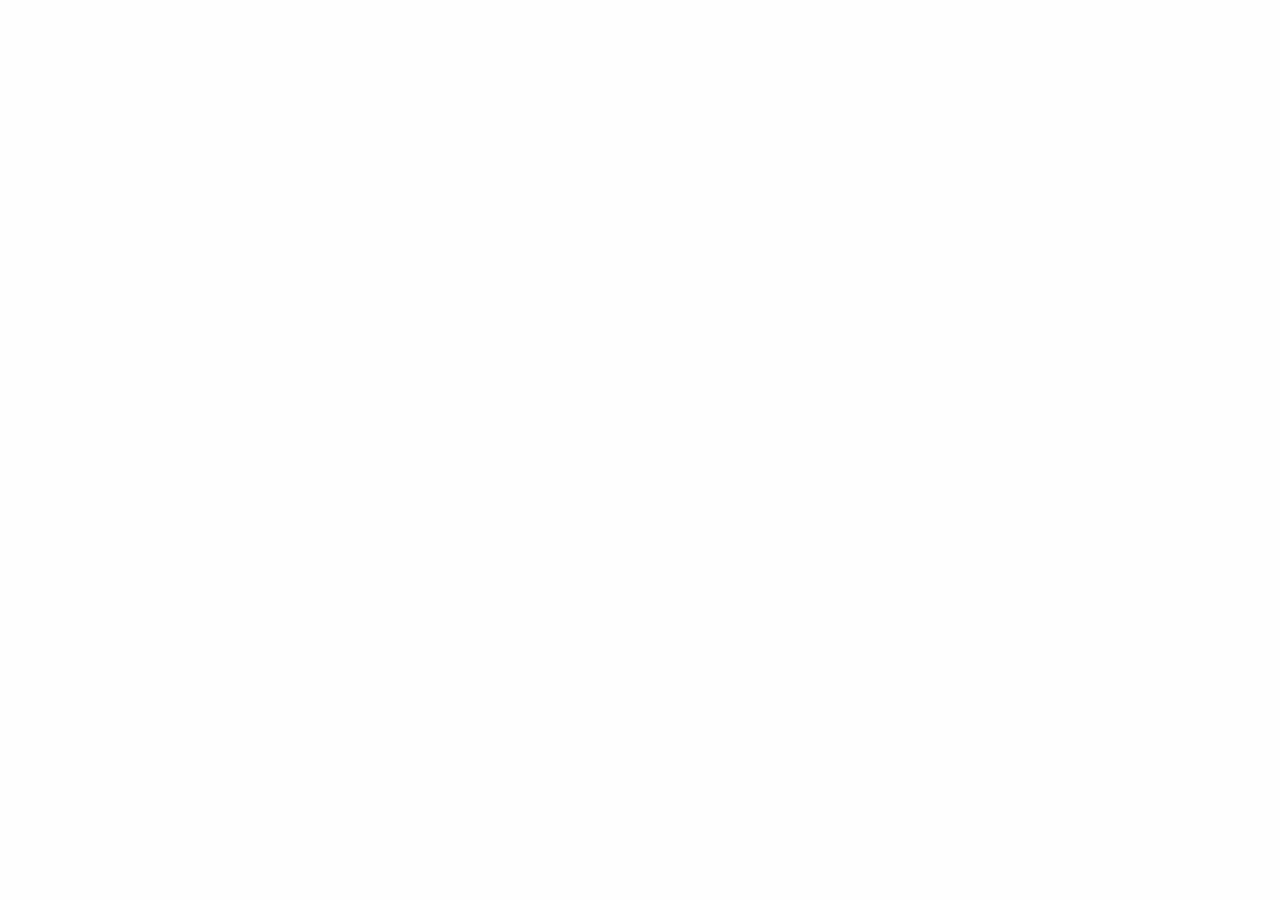
==== index.html @ 6bfe14a8 "added template files" ====
<!doctype html>
<html class="no-js" lang="en" dir="ltr">
  <head>
    <meta charset="utf-8">
    <meta http-equiv="x-ua-compatible" content="ie=edge">
    <meta name="viewport" content="width=device-width, initial-scale=1.0">
    <title>Foundation for Sites</title>
    <link rel="stylesheet" href="css/foundation.css">
    <link rel="stylesheet" href="css/app.css">
  </head>
  <body>
    

    <script src="js/vendor/jquery.js"></script>
    <script src="js/vendor/what-input.js"></script>
    <script src="js/vendor/foundation.js"></script>
    <script src="js/app.js"></script>
  </body>
</html>
---- css/app.css ----
/*Class to help us visualize the grid*/
.boxHelper
{
	color: #fff;
	background-color: #000;
	text-align: center;
}
.hidden {
	display: none;
}
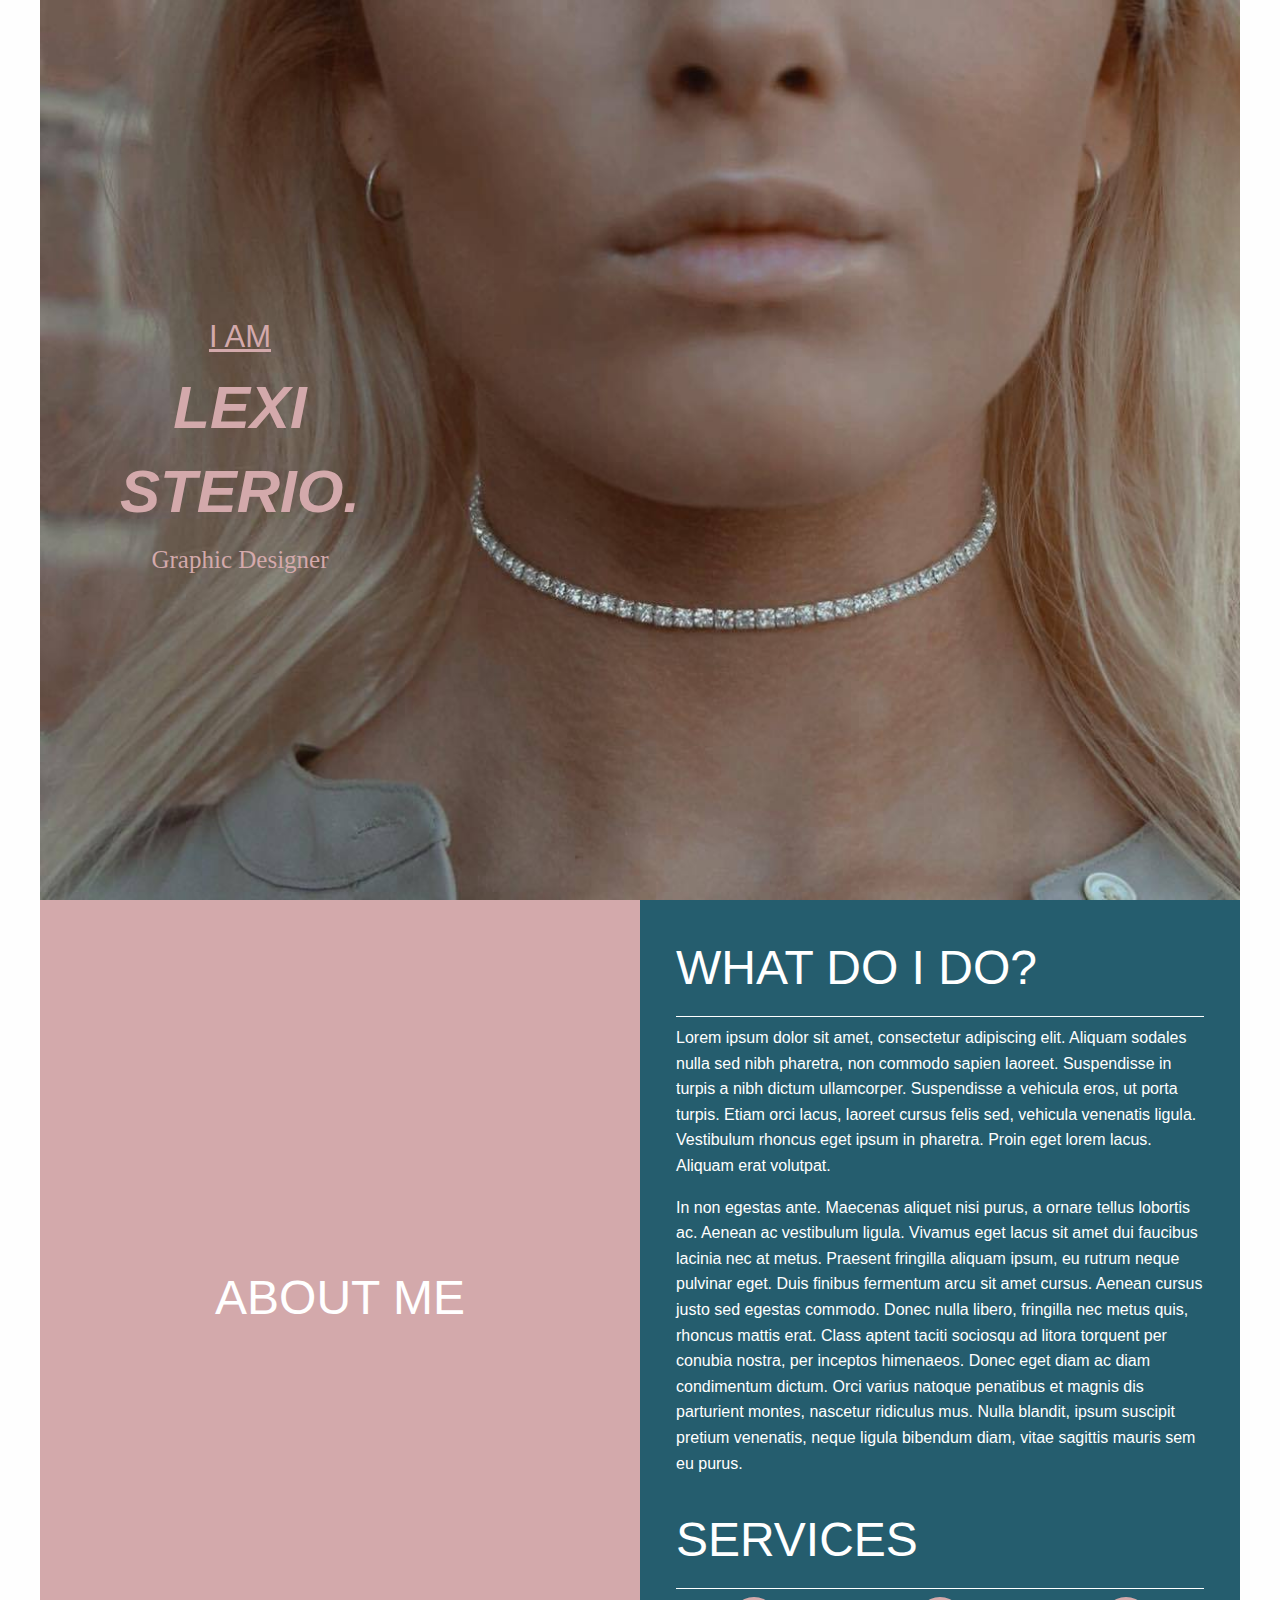
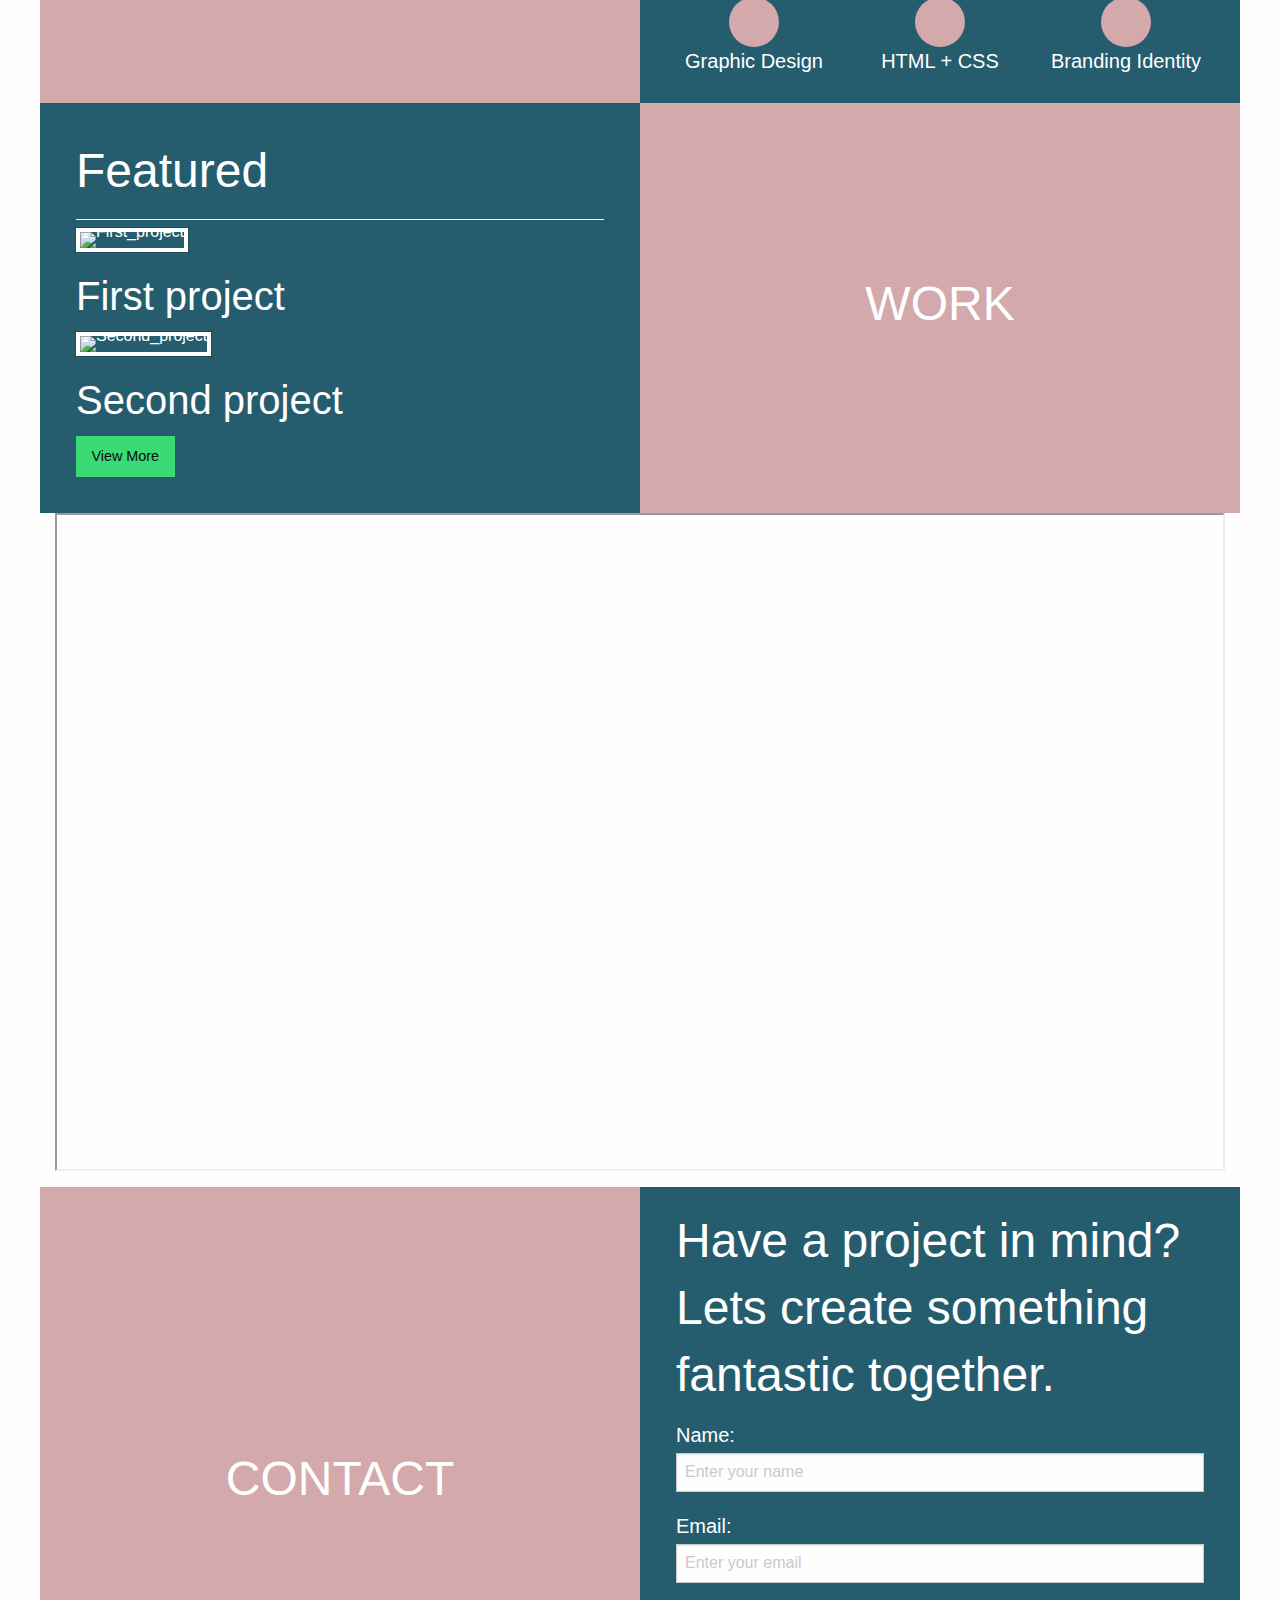
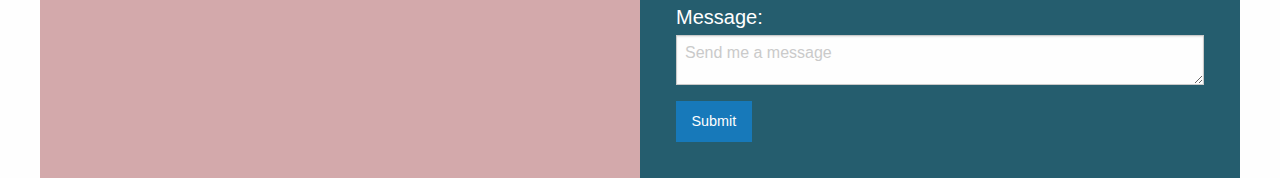
==== commit 7da9ad05: "code commit" ====
--- a/index.html
+++ b/index.html
@@ -4,16 +4,166 @@
     <meta charset="utf-8">
     <meta http-equiv="x-ua-compatible" content="ie=edge">
     <meta name="viewport" content="width=device-width, initial-scale=1.0">
-    <title>Foundation for Sites</title>
-    <link rel="stylesheet" href="css/foundation.css">
+    <title>Lexi Sterio - Graphic Designer</title>
+    <link rel="stylesheet" href="css/foundation.min.css">
     <link rel="stylesheet" href="css/app.css">
   </head>
   <body>
-    
+
+    <div class="row home-row">
+      <div class="small-12 medium-6 columns home-banner">
+        <h3 class="text-center underline">I AM</h3>
+        <h1 class="text-center big">LEXI <br />STERIO.</h1>
+        <h4 class="text-center italic">Graphic Designer</h4>
+      </div>
+    </div>
+
+    <div class="row about-me">
+      <div class="small-12 medium-6 columns pink-boxes align-self-stretch">
+        <div class="section-title">
+          <h1>ABOUT ME</h1>
+        </div>
+      </div>
+      <div class="small-12 medium-6 columns text-description">
+        <h1 class="description-title">WHAT DO I DO?</h1>
+        <p>
+          Lorem ipsum dolor sit amet, consectetur adipiscing elit. Aliquam
+          sodales nulla sed nibh pharetra, non commodo sapien laoreet.
+          Suspendisse in turpis a nibh dictum ullamcorper. Suspendisse a
+          vehicula eros, ut porta turpis. Etiam orci lacus, laoreet cursus
+          felis sed, vehicula venenatis ligula.
+          Vestibulum rhoncus eget ipsum in pharetra. Proin eget lorem lacus.
+          Aliquam erat volutpat.
+        </p>
+
+        <p>
+          In non egestas ante. Maecenas aliquet nisi purus, a ornare tellus
+          lobortis ac. Aenean ac vestibulum ligula. Vivamus eget lacus sit
+          amet dui faucibus lacinia nec at metus. Praesent fringilla aliquam
+          ipsum, eu rutrum neque pulvinar eget. Duis finibus fermentum arcu
+          sit amet cursus. Aenean cursus justo sed egestas commodo. Donec
+          nulla libero, fringilla nec metus quis, rhoncus mattis erat. Class
+          aptent taciti sociosqu ad litora torquent per conubia nostra, per
+          inceptos himenaeos. Donec eget diam ac diam condimentum dictum.
+          Orci varius natoque penatibus et magnis dis parturient montes,
+          nascetur ridiculus mus. Nulla blandit, ipsum suscipit pretium
+          venenatis, neque ligula bibendum diam, vitae sagittis mauris
+          sem eu purus.
+        </p>
+        <h1 class="description-title">SERVICES</h1>
+        <div class="row services">
+          <div class="small-4 columns">
+              <div class="circle"></div>
+              <h5 class="text-center">Graphic Design</h5>
+          </div>
+          <div class="small-4 columns">
+            <div class="circle"></div>
+            <h5 class="text-center">HTML + CSS</h5>
+          </div>
+          <div class="small-4 columns">
+            <div class="circle"></div>
+            <h5 class="text-center">Branding Identity</h5>
+          </div>
+        </div>
+      </div>
+    </div>
+
+    <div class="row">
+      <div class="featured">
+        <div class="small-12 medium-6 columns text-description">
+          <h1 class="description-title">Featured</h1>
+
+          <div>
+            <img class="thumbnail" src="http://via.placeholder.com/350x150" alt="First_project">
+            <h2>First project</h2>
+          </div>
+
+          <div>
+            <img class="thumbnail" src="http://via.placeholder.com/350x150" alt="Second_project">
+            <h2>Second project</h2>
+          </div>
+
+          <div class="hide">
+            <div>
+              <img class="thumbnail" src="http://via.placeholder.com/350x150" alt="Second_project">
+              <h2>Third project</h2>
+            </div>
+            <div>
+              <img class="thumbnail" src="http://via.placeholder.com/350x150" alt="Second_project">
+              <h2>Fourth project</h2>
+            </div>
+            <div>
+              <img class="thumbnail" src="http://via.placeholder.com/350x150" alt="Second_project">
+              <h2>Fifth project</h2>
+            </div>
+          </div>
+
+         <button type="button" class="success button">View More</button>
+
+
+        </div>
+        <div class="small-12 medium-6 pink-boxes align-self-stretch">
+          <div class="section-title"><h1>WORK</h1></div>
+        </div>
+      </div>
+
+    </div>
+
+   <div class="row">
+     <div class="large-12 columns">
+       <div class="responsive-embed widescreen">
+        <iframe width="460" height="215" src="https://www.youtube.com/embed/WUgvvPRH7Oc"  allowfullscreen></iframe>
+        </div>
+     </div>
+   </div>
+
+   <div class="row">
+     <div class="contact">
+       <div class="small-12 medium-6 columns pink-boxes align-self-stretch">
+         <div class="section-title"><h1>CONTACT</h1></div>
+       </div>
+       <div class="small-12 medium-6 columns text-description">
+         <h1>Have a project in mind? Lets create something fantastic together.</h1>
+         <div class="container">
+
+
+            <form class="contact-form">
+              <div class="grid-container">
+                <div class="grid-x grid-padding-x">
+                  <div class="medium-12 cell">
+                    <label>Name:
+                      <input type="text" placeholder="Enter your name" />
+                    </label>
+                  </div>
+                  <div class="medium-12 cell">
+                    <label>Email:
+                      <input type="text" placeholder="Enter your email" />
+                    </label>
+                  </div>
+                  <div class="medium-12 cell">
+                    <label>Message:
+                     <textarea placeholder="Send me a message"></textarea>
+                    </label>
+                   <input type="submit" class="button" value="Submit" />
+                  </div>
+                </div>
+               </div>
+            </form>
+          </div>
+       </div>
+     </div>
+   </div>
+
+
+
+
+
+
+<!-- yaaay, there were some unclosed tags, that's why it was showing error on the console -->
 
     <script src="js/vendor/jquery.js"></script>
     <script src="js/vendor/what-input.js"></script>
-    <script src="js/vendor/foundation.js"></script>
+    <script src="js/vendor/foundation.min.js"></script>
     <script src="js/app.js"></script>
   </body>
 </html>
--- a/css/app.css
+++ b/css/app.css
@@ -1,10 +1,94 @@
 /*Class to help us visualize the grid*/
+body {
+	padding: 0;
+	margin: 0;
+}
+
 .boxHelper
 {
 	color: #fff;
 	background-color: #000;
 	text-align: center;
 }
-.hidden {
-	display: none;
-}+
+.home-row{
+	background-image: url(../images/bg_me.jpg);
+	background-size: cover;
+  height: 100vh;
+	display: flex;
+	align-items: center;
+}
+
+.home-banner {
+	max-width: 400px;
+	color: #d3a9ab;
+}
+
+h1 { /* This is a tag name so this style rule will apply to all tags of this name */
+
+}
+
+.about-me, .featured, .contact {
+	display: flex;
+	min-height: 200px;
+	height: auto;
+	flex-wrap: wrap;
+}
+
+.pink-boxes {
+	background-color: #d3a9ab;
+	color: #ffffff;
+}
+
+.underline {
+	text-decoration: underline;
+	font-family: sans-serif;
+}
+
+.big {
+	font-weight: 900;
+	font-size: 60px;
+	font-style: oblique;
+}
+
+.italic {
+	font-family: cursive;
+}
+
+.text-description {
+	background-color: #255d6e;
+	color: #fff;
+	padding: 20px 3%;
+	/* padding to push the content of the div inside a little */
+}
+
+.description-title {
+	line-height: 2;
+	border-bottom: 1px solid #fff;
+}
+
+.services .columns {
+	display: flex;
+	justify-content: center;
+	flex-wrap: wrap;
+	align-items: center;
+}
+
+.circle {
+	width: 50px;
+	height: 50px;
+	border-radius: 25px;
+	background-color: #d3a9ab;
+}
+
+.section-title {
+	display: flex;
+	height: 100%;
+	justify-content: center;
+	align-items: center;
+}
+
+.contact-form label {
+	color: #fff;
+	font-size: 20px;
+}
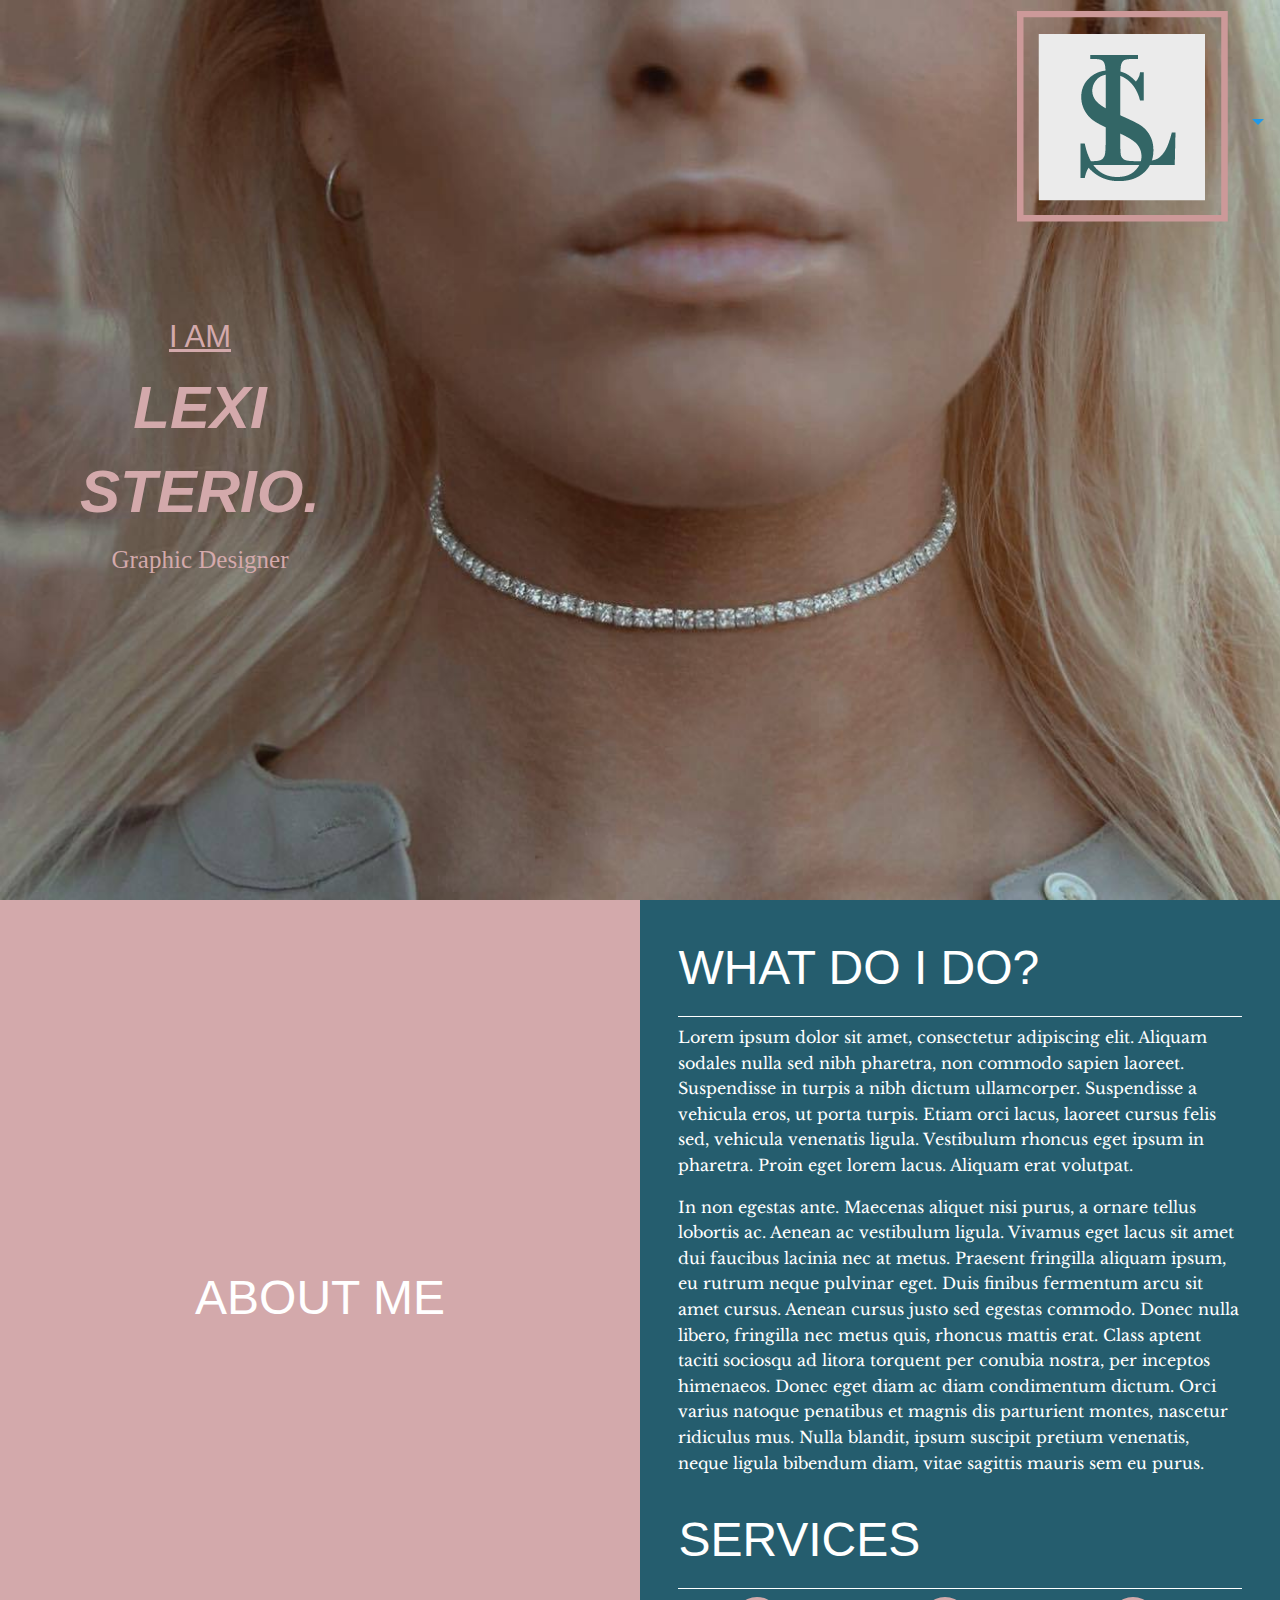
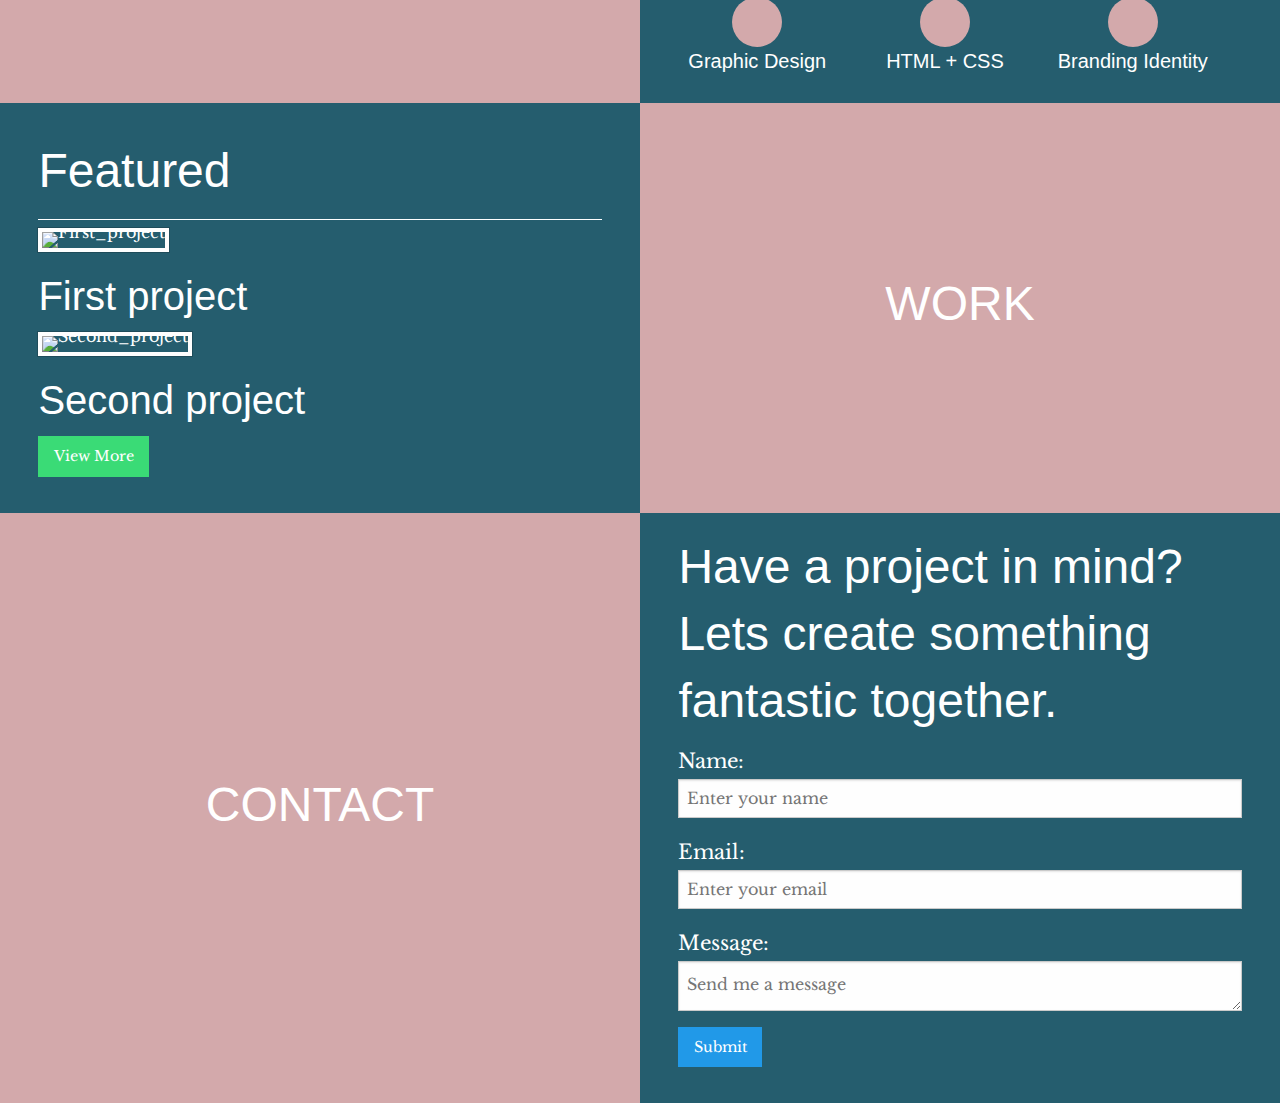
==== commit 54d0308b: "commited unfinshed, but all files" ====
--- a/index.html
+++ b/index.html
@@ -1,169 +1,174 @@
 <!doctype html>
 <html class="no-js" lang="en" dir="ltr">
-  <head>
-    <meta charset="utf-8">
-    <meta http-equiv="x-ua-compatible" content="ie=edge">
-    <meta name="viewport" content="width=device-width, initial-scale=1.0">
-    <title>Lexi Sterio - Graphic Designer</title>
-    <link rel="stylesheet" href="css/foundation.min.css">
-    <link rel="stylesheet" href="css/app.css">
-  </head>
-  <body>
+    <head>
+        <meta charset="utf-8">
+        <meta http-equiv="x-ua-compatible" content="ie=edge">
+        <meta name="viewport" content="width=device-width, initial-scale=1.0">
+        <title>Lexi Sterio - Graphic Designer</title>
+        <link rel="stylesheet" href="css/foundation.min.css">
+        <link href="https://fonts.googleapis.com/css?family=Libre+Baskerville|Raleway" rel="stylesheet">
+        <link rel="stylesheet" href="css/app.css">
+    </head>
+    <body>
 
-    <div class="row home-row">
-      <div class="small-12 medium-6 columns home-banner">
-        <h3 class="text-center underline">I AM</h3>
-        <h1 class="text-center big">LEXI <br />STERIO.</h1>
-        <h4 class="text-center italic">Graphic Designer</h4>
-      </div>
-    </div>
+        <div class="row home-row">
+            <div class="menu-top big">
+                <ul class="vertical menu accordion-menu" data-accordion-menu>
+                    <li>
+                        <a href="#">
+                            <img src="images/Portfolio_logo.png"/>
+                        </a>
+                        <ul class="menu vertical nested">
+                            <li><a href="#about_me">About me</a></li>
+                            <li><a href="#work">Work</a></li>
+                            <li><a href="#contact">Contact</a></li>
+                        </ul>
+                    </li>
+                </ul>
+            </div>
+            <div class="small-12 medium-6 columns home-banner">
+                <h3 class="text-center underline">I AM</h3>
+                <h1 class="text-center big">LEXI <br />STERIO.</h1>
+                <h4 class="text-center italic">Graphic Designer</h4>
+            </div>
+        </div>
 
-    <div class="row about-me">
-      <div class="small-12 medium-6 columns pink-boxes align-self-stretch">
-        <div class="section-title">
-          <h1>ABOUT ME</h1>
+        <div class="row about-me">
+            <div class="small-12 medium-6 columns pink-boxes align-self-stretch">
+                <div class="section-title">
+                    <h1 id="about_me">ABOUT ME</h1>
+                </div>
+            </div>
+            <div class="small-12 medium-6 columns text-description">
+                <h1 class="description-title">WHAT DO I DO?</h1>
+                <p>
+                    Lorem ipsum dolor sit amet, consectetur adipiscing elit. Aliquam
+                    sodales nulla sed nibh pharetra, non commodo sapien laoreet.
+                    Suspendisse in turpis a nibh dictum ullamcorper. Suspendisse a
+                    vehicula eros, ut porta turpis. Etiam orci lacus, laoreet cursus
+                    felis sed, vehicula venenatis ligula.
+                    Vestibulum rhoncus eget ipsum in pharetra. Proin eget lorem lacus.
+                    Aliquam erat volutpat.
+                </p>
+
+                <p>
+                    In non egestas ante. Maecenas aliquet nisi purus, a ornare tellus
+                    lobortis ac. Aenean ac vestibulum ligula. Vivamus eget lacus sit
+                    amet dui faucibus lacinia nec at metus. Praesent fringilla aliquam
+                    ipsum, eu rutrum neque pulvinar eget. Duis finibus fermentum arcu
+                    sit amet cursus. Aenean cursus justo sed egestas commodo. Donec
+                    nulla libero, fringilla nec metus quis, rhoncus mattis erat. Class
+                    aptent taciti sociosqu ad litora torquent per conubia nostra, per
+                    inceptos himenaeos. Donec eget diam ac diam condimentum dictum.
+                    Orci varius natoque penatibus et magnis dis parturient montes,
+                    nascetur ridiculus mus. Nulla blandit, ipsum suscipit pretium
+                    venenatis, neque ligula bibendum diam, vitae sagittis mauris
+                    sem eu purus.
+                </p>
+                <h1 class="description-title">SERVICES</h1>
+                <div class="row services">
+                    <div class="small-4 column">
+                        <div class="circle service_action" data-id="1"></div>
+                        <div>
+                            <h5 class="text-center">Graphic Design</h5>
+                        </div>
+                    </div>
+                    <div class="small-4 column">
+                        <div class="circle service_action" data-id="2"></div>
+                        <div>
+                            <h5 class="text-center">HTML + CSS</h5>
+                        </div>
+                    </div>
+                    <div class="small-4 column">
+                        <div class="circle service_action" data-id="3"></div>
+                        <div>
+                            <h5 class="text-center">Branding Identity</h5>
+                        </div>
+                    </div>
+                </div>
+                <div id="service_description" class="row">
+                </div>
+            </div>
         </div>
-      </div>
-      <div class="small-12 medium-6 columns text-description">
-        <h1 class="description-title">WHAT DO I DO?</h1>
-        <p>
-          Lorem ipsum dolor sit amet, consectetur adipiscing elit. Aliquam
-          sodales nulla sed nibh pharetra, non commodo sapien laoreet.
-          Suspendisse in turpis a nibh dictum ullamcorper. Suspendisse a
-          vehicula eros, ut porta turpis. Etiam orci lacus, laoreet cursus
-          felis sed, vehicula venenatis ligula.
-          Vestibulum rhoncus eget ipsum in pharetra. Proin eget lorem lacus.
-          Aliquam erat volutpat.
-        </p>
 
-        <p>
-          In non egestas ante. Maecenas aliquet nisi purus, a ornare tellus
-          lobortis ac. Aenean ac vestibulum ligula. Vivamus eget lacus sit
-          amet dui faucibus lacinia nec at metus. Praesent fringilla aliquam
-          ipsum, eu rutrum neque pulvinar eget. Duis finibus fermentum arcu
-          sit amet cursus. Aenean cursus justo sed egestas commodo. Donec
-          nulla libero, fringilla nec metus quis, rhoncus mattis erat. Class
-          aptent taciti sociosqu ad litora torquent per conubia nostra, per
-          inceptos himenaeos. Donec eget diam ac diam condimentum dictum.
-          Orci varius natoque penatibus et magnis dis parturient montes,
-          nascetur ridiculus mus. Nulla blandit, ipsum suscipit pretium
-          venenatis, neque ligula bibendum diam, vitae sagittis mauris
-          sem eu purus.
-        </p>
-        <h1 class="description-title">SERVICES</h1>
-        <div class="row services">
-          <div class="small-4 columns">
-              <div class="circle"></div>
-              <h5 class="text-center">Graphic Design</h5>
-          </div>
-          <div class="small-4 columns">
-            <div class="circle"></div>
-            <h5 class="text-center">HTML + CSS</h5>
-          </div>
-          <div class="small-4 columns">
-            <div class="circle"></div>
-            <h5 class="text-center">Branding Identity</h5>
-          </div>
-        </div>
-      </div>
-    </div>
+        <div class="row">
+            <div class="featured">
+                <div class="small-12 medium-6 columns text-description">
+                    <h1 class="description-title">Featured</h1>
 
-    <div class="row">
-      <div class="featured">
-        <div class="small-12 medium-6 columns text-description">
-          <h1 class="description-title">Featured</h1>
+                    <div>
+                        <img class="thumbnail" src="http://via.placeholder.com/350x150" alt="First_project">
+                        <h2>First project</h2>
+                    </div>
 
-          <div>
-            <img class="thumbnail" src="http://via.placeholder.com/350x150" alt="First_project">
-            <h2>First project</h2>
-          </div>
+                    <div>
+                        <img class="thumbnail" src="http://via.placeholder.com/350x150" alt="Second_project">
+                        <h2>Second project</h2>
+                    </div>
 
-          <div>
-            <img class="thumbnail" src="http://via.placeholder.com/350x150" alt="Second_project">
-            <h2>Second project</h2>
-          </div>
-
-          <div class="hide">
-            <div>
-              <img class="thumbnail" src="http://via.placeholder.com/350x150" alt="Second_project">
-              <h2>Third project</h2>
-            </div>
-            <div>
-              <img class="thumbnail" src="http://via.placeholder.com/350x150" alt="Second_project">
-              <h2>Fourth project</h2>
-            </div>
-            <div>
-              <img class="thumbnail" src="http://via.placeholder.com/350x150" alt="Second_project">
-              <h2>Fifth project</h2>
-            </div>
-          </div>
-
-         <button type="button" class="success button">View More</button>
+                    <a href="gallery.html" class="success button">View More</a>
 
 
+
+                </div>
+                <div class="small-12 medium-6 pink-boxes align-self-stretch">
+                    <div class="section-title">
+                        <h1 id="work">WORK</h1>
+                    </div>
+                </div>
+            </div>
+
         </div>
-        <div class="small-12 medium-6 pink-boxes align-self-stretch">
-          <div class="section-title"><h1>WORK</h1></div>
-        </div>
-      </div>
 
-    </div>
-
-   <div class="row">
-     <div class="large-12 columns">
-       <div class="responsive-embed widescreen">
-        <iframe width="460" height="215" src="https://www.youtube.com/embed/WUgvvPRH7Oc"  allowfullscreen></iframe>
-        </div>
-     </div>
-   </div>
-
-   <div class="row">
-     <div class="contact">
-       <div class="small-12 medium-6 columns pink-boxes align-self-stretch">
-         <div class="section-title"><h1>CONTACT</h1></div>
-       </div>
-       <div class="small-12 medium-6 columns text-description">
-         <h1>Have a project in mind? Lets create something fantastic together.</h1>
-         <div class="container">
+        <div class="row">
+            <div class="contact">
+                <div class="small-12 medium-6 columns pink-boxes align-self-stretch">
+                    <div class="section-title">
+                        <h1 id="contact">CONTACT</h1>
+                    </div>
+                </div>
+                <div class="small-12 medium-6 columns text-description">
+                    <h1>Have a project in mind? Lets create something fantastic together.</h1>
+                    <div class="container">
 
 
-            <form class="contact-form">
-              <div class="grid-container">
-                <div class="grid-x grid-padding-x">
-                  <div class="medium-12 cell">
-                    <label>Name:
-                      <input type="text" placeholder="Enter your name" />
-                    </label>
-                  </div>
-                  <div class="medium-12 cell">
-                    <label>Email:
-                      <input type="text" placeholder="Enter your email" />
-                    </label>
-                  </div>
-                  <div class="medium-12 cell">
-                    <label>Message:
-                     <textarea placeholder="Send me a message"></textarea>
-                    </label>
-                   <input type="submit" class="button" value="Submit" />
-                  </div>
+                        <form class="contact-form" action="includes/functions.php" method="POST">
+                            <div class="grid-container">
+                                <div class="grid-x grid-padding-x">
+                                    <div class="medium-12 cell">
+                                        <label>Name:
+                                            <input name="nameContact" type="text" placeholder="Enter your name" />
+                                        </label>
+                                    </div>
+                                    <div class="medium-12 cell">
+                                        <label>Email:
+                                            <input name="emailContact" type="text" placeholder="Enter your email" />
+                                        </label>
+                                    </div>
+                                    <div class="medium-12 cell">
+                                        <label>Message:
+                                            <textarea name="contactMessage" placeholder="Send me a message"></textarea>
+                                        </label>
+                                        <input type="submit" class="button" value="Submit" />
+                                    </div>
+                                </div>
+                            </div>
+                        </form>
+                    </div>
                 </div>
-               </div>
-            </form>
-          </div>
-       </div>
-     </div>
-   </div>
+            </div>
+        </div>
 
 
 
 
 
 
-<!-- yaaay, there were some unclosed tags, that's why it was showing error on the console -->
+        <!-- yaaay, there were some unclosed tags, that's why it was showing error on the console -->
 
-    <script src="js/vendor/jquery.js"></script>
-    <script src="js/vendor/what-input.js"></script>
-    <script src="js/vendor/foundation.min.js"></script>
-    <script src="js/app.js"></script>
-  </body>
+        <script src="js/vendor/jquery.js"></script>
+        <script src="js/vendor/what-input.js"></script>
+        <script src="js/vendor/foundation.min.js"></script>
+        <script src="js/app.js"></script>
+    </body>
 </html>
--- a/css/app.css
+++ b/css/app.css
@@ -79,6 +79,8 @@
 	height: 50px;
 	border-radius: 25px;
 	background-color: #d3a9ab;
+    margin: auto;
+    cursor: pointer;
 }
 
 .section-title {
@@ -92,3 +94,51 @@
 	color: #fff;
 	font-size: 20px;
 }
+
+/* this class is from foundation css / overrite to 100% */
+
+.row {
+	max-width: 100%;
+}
+.is-accordion-submenu-parent>a::after{
+    color: #d3a9ab;
+}
+.menu-top{
+    position: absolute;
+    top: 0;
+    right: 0;
+    color: #d3a9ab;
+}
+.menu>li>a{
+    padding-right: 3rem;
+    color: #d3a9ab;
+}
+
+/*Lightbox css*/
+
+.lightbox {
+	position: absolute;
+	top: 0;
+	left: 0;
+	width: 100%;
+	height: 100%;
+	display: none;
+	background-color: rgba(0, 0, 0, 0.85);
+	color: white;
+	z-index: 500;
+}
+
+.close-lightbox {
+	float:right;
+	margin-right: 18px;
+	margin-top: 12px;
+	font-size: 2em;
+	cursor: pointer;
+}
+
+.lightbox-img {
+	display: block;
+}
+*{
+    font-family: 'Libre Baskerville', serif;
+}
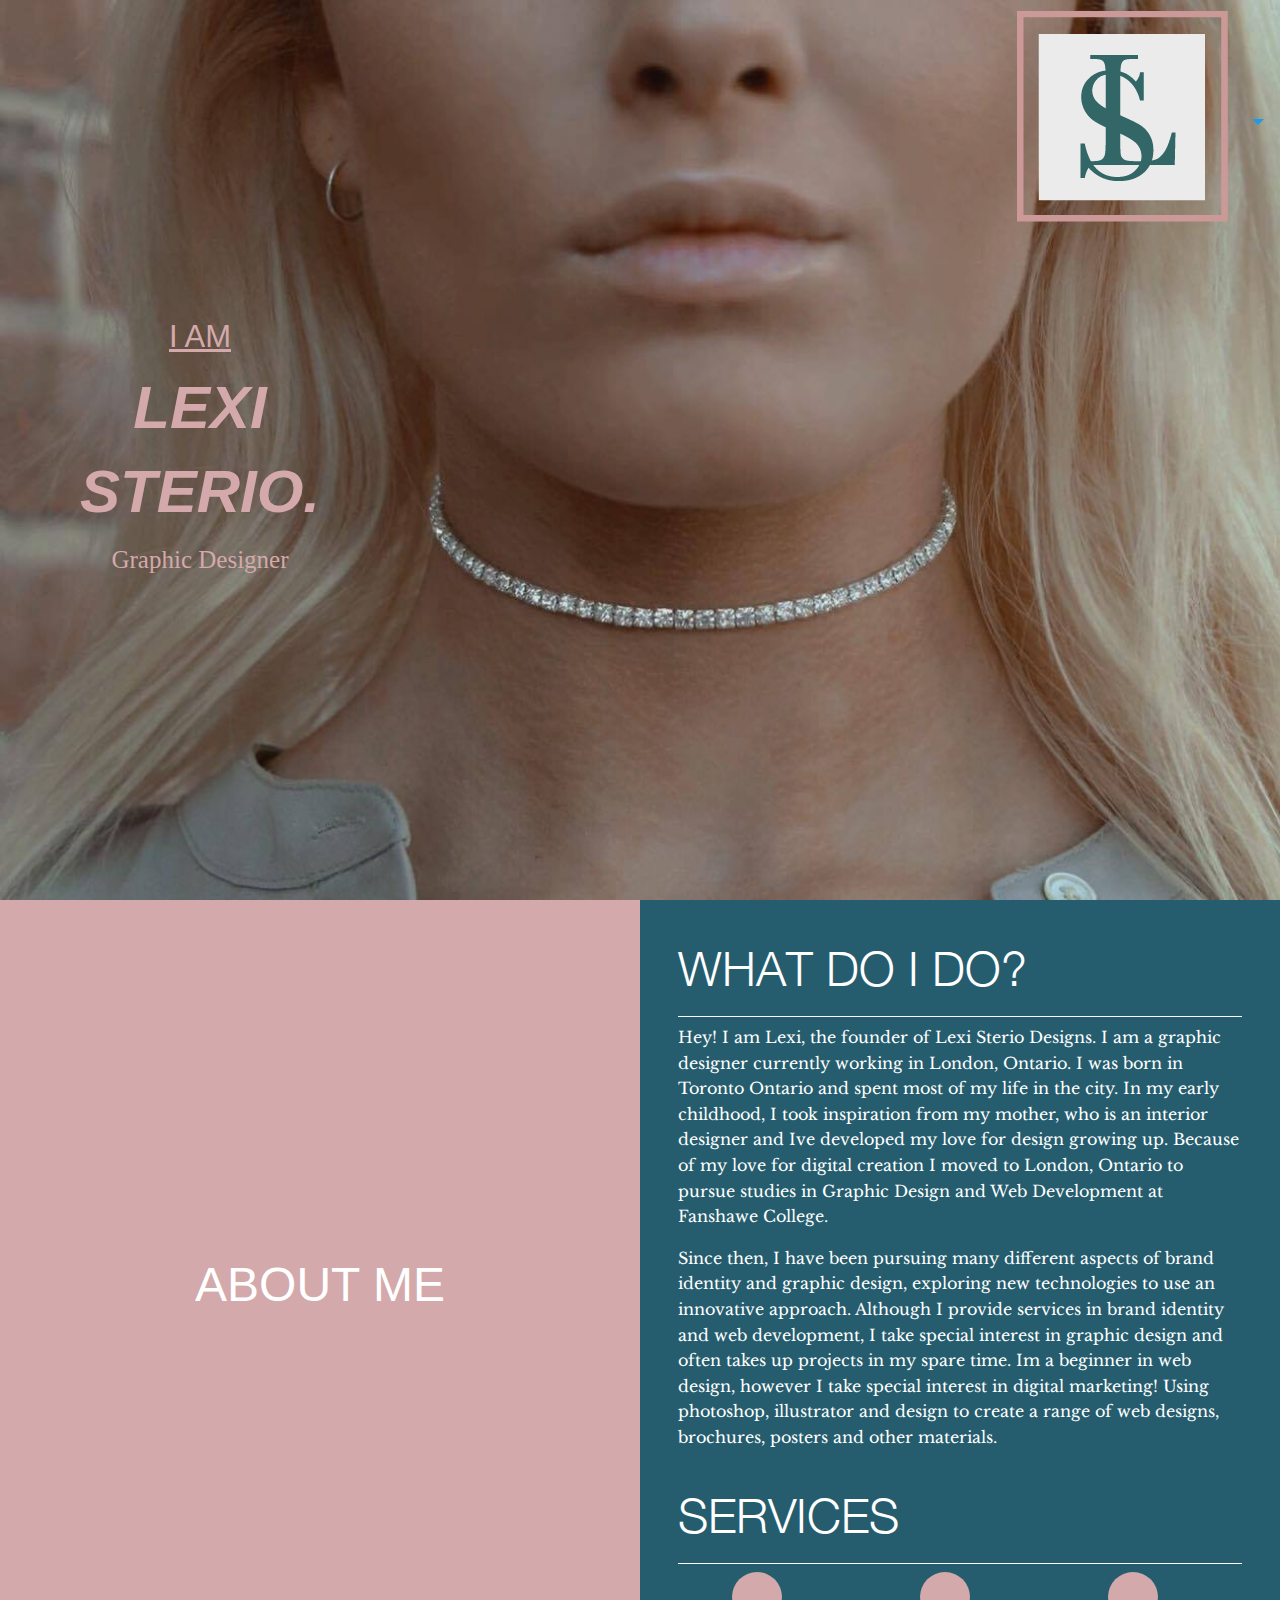
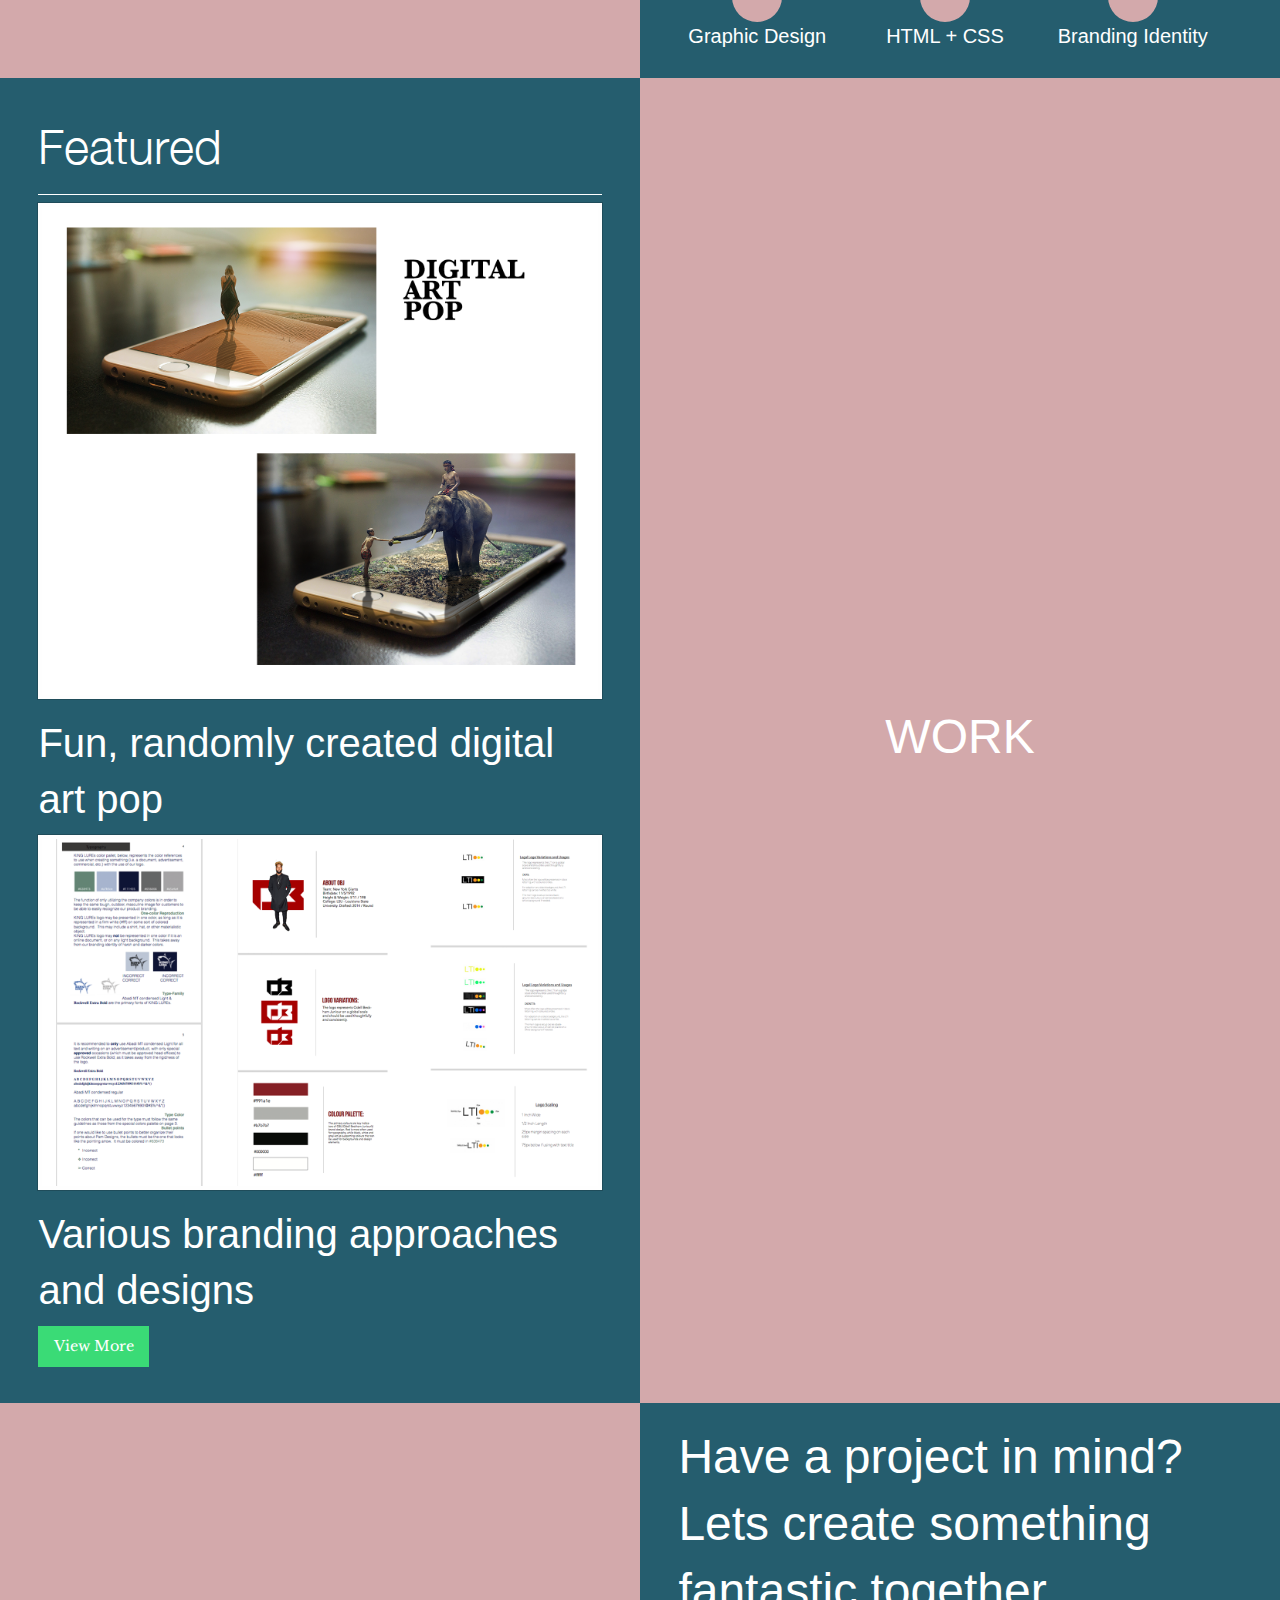
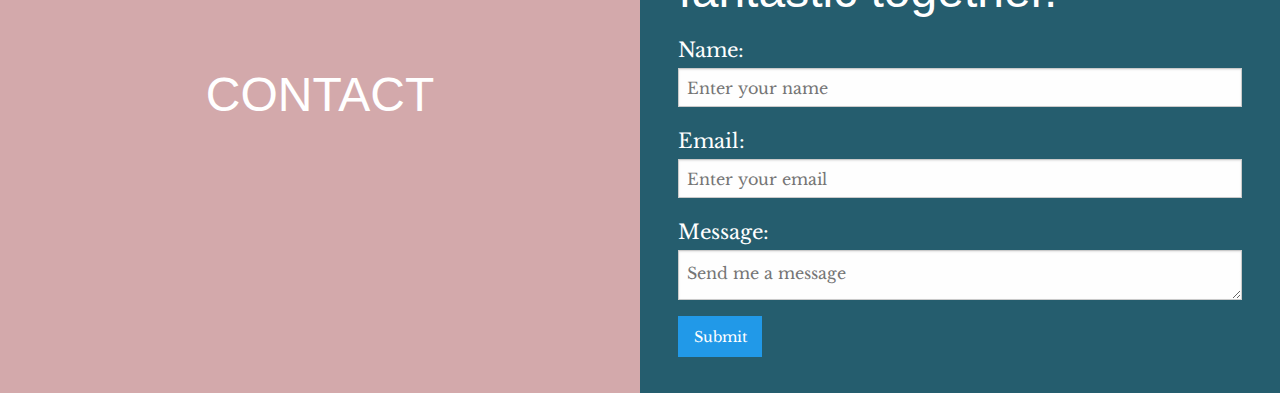
==== commit 3802cb7f: "committing all files" ====
--- a/index.html
+++ b/index.html
@@ -42,28 +42,23 @@
             <div class="small-12 medium-6 columns text-description">
                 <h1 class="description-title">WHAT DO I DO?</h1>
                 <p>
-                    Lorem ipsum dolor sit amet, consectetur adipiscing elit. Aliquam
-                    sodales nulla sed nibh pharetra, non commodo sapien laoreet.
-                    Suspendisse in turpis a nibh dictum ullamcorper. Suspendisse a
-                    vehicula eros, ut porta turpis. Etiam orci lacus, laoreet cursus
-                    felis sed, vehicula venenatis ligula.
-                    Vestibulum rhoncus eget ipsum in pharetra. Proin eget lorem lacus.
-                    Aliquam erat volutpat.
+                    Hey! I am Lexi, the founder of Lexi Sterio Designs.
+                    I am a graphic designer currently working in London, Ontario.
+                    I was born in Toronto Ontario and spent most of my life in the city.
+                    In my early childhood, I took inspiration from my mother,
+                    who is an interior designer and Ive developed my love for design growing up.
+                    Because of my love for digital creation I moved to London, Ontario to
+                    pursue studies in Graphic Design and Web Development at Fanshawe College.
                 </p>
 
                 <p>
-                    In non egestas ante. Maecenas aliquet nisi purus, a ornare tellus
-                    lobortis ac. Aenean ac vestibulum ligula. Vivamus eget lacus sit
-                    amet dui faucibus lacinia nec at metus. Praesent fringilla aliquam
-                    ipsum, eu rutrum neque pulvinar eget. Duis finibus fermentum arcu
-                    sit amet cursus. Aenean cursus justo sed egestas commodo. Donec
-                    nulla libero, fringilla nec metus quis, rhoncus mattis erat. Class
-                    aptent taciti sociosqu ad litora torquent per conubia nostra, per
-                    inceptos himenaeos. Donec eget diam ac diam condimentum dictum.
-                    Orci varius natoque penatibus et magnis dis parturient montes,
-                    nascetur ridiculus mus. Nulla blandit, ipsum suscipit pretium
-                    venenatis, neque ligula bibendum diam, vitae sagittis mauris
-                    sem eu purus.
+                  Since then,
+                  I have been pursuing many different aspects of brand identity and graphic design,
+                  exploring new technologies to use an innovative approach. Although I provide
+                  services in brand identity and web development, I take special interest in
+                  graphic design and often takes up projects in my spare time. Im a beginner
+                  in web design, however I take special interest in digital marketing! Using photoshop,
+                   illustrator and design to create a range of web designs, brochures, posters and other materials.
                 </p>
                 <h1 class="description-title">SERVICES</h1>
                 <div class="row services">
@@ -97,13 +92,13 @@
                     <h1 class="description-title">Featured</h1>
 
                     <div>
-                        <img class="thumbnail" src="http://via.placeholder.com/350x150" alt="First_project">
-                        <h2>First project</h2>
+                        <img class="thumbnail" src="images/features/art_pop.png" alt="First_project">
+                        <h2>Fun, randomly created digital art pop</h2>
                     </div>
 
                     <div>
-                        <img class="thumbnail" src="http://via.placeholder.com/350x150" alt="Second_project">
-                        <h2>Second project</h2>
+                        <img class="thumbnail" src="images/features/branding.png" alt="Second_project">
+                        <h2>Various branding approaches and designs</h2>
                     </div>
 
                     <a href="gallery.html" class="success button">View More</a>
@@ -158,7 +153,19 @@
                 </div>
             </div>
         </div>
+        <section class="lightbox">
+          <!-- close lightbox button -->
+          <i class="fa fa-times close-lightbox">Close</i>
 
+          <!-- large preview image -->
+          <img src="" alt="large preview image" class="lightbox-img">
+
+          <!-- image description -->
+          <p class="img-desc">
+            placeholder copy
+          </p>
+
+        </section>
 
 
 
--- a/css/app.css
+++ b/css/app.css
@@ -1,3 +1,8 @@
+@font-face {
+  font-family: "leslieTitle";
+  src: url(fonts/HelveticaNeueLight.ttf) format("truetype");
+}
+s
 /*Class to help us visualize the grid*/
 body {
 	padding: 0;
@@ -59,12 +64,14 @@
 	background-color: #255d6e;
 	color: #fff;
 	padding: 20px 3%;
+        font-family: 'Libre Baskerville', serif;
 	/* padding to push the content of the div inside a little */
 }
 
 .description-title {
 	line-height: 2;
 	border-bottom: 1px solid #fff;
+        font-family: "leslieTitle", sans-serif
 }
 
 .services .columns {
@@ -139,6 +146,3 @@
 .lightbox-img {
 	display: block;
 }
-*{
-    font-family: 'Libre Baskerville', serif;
-}
